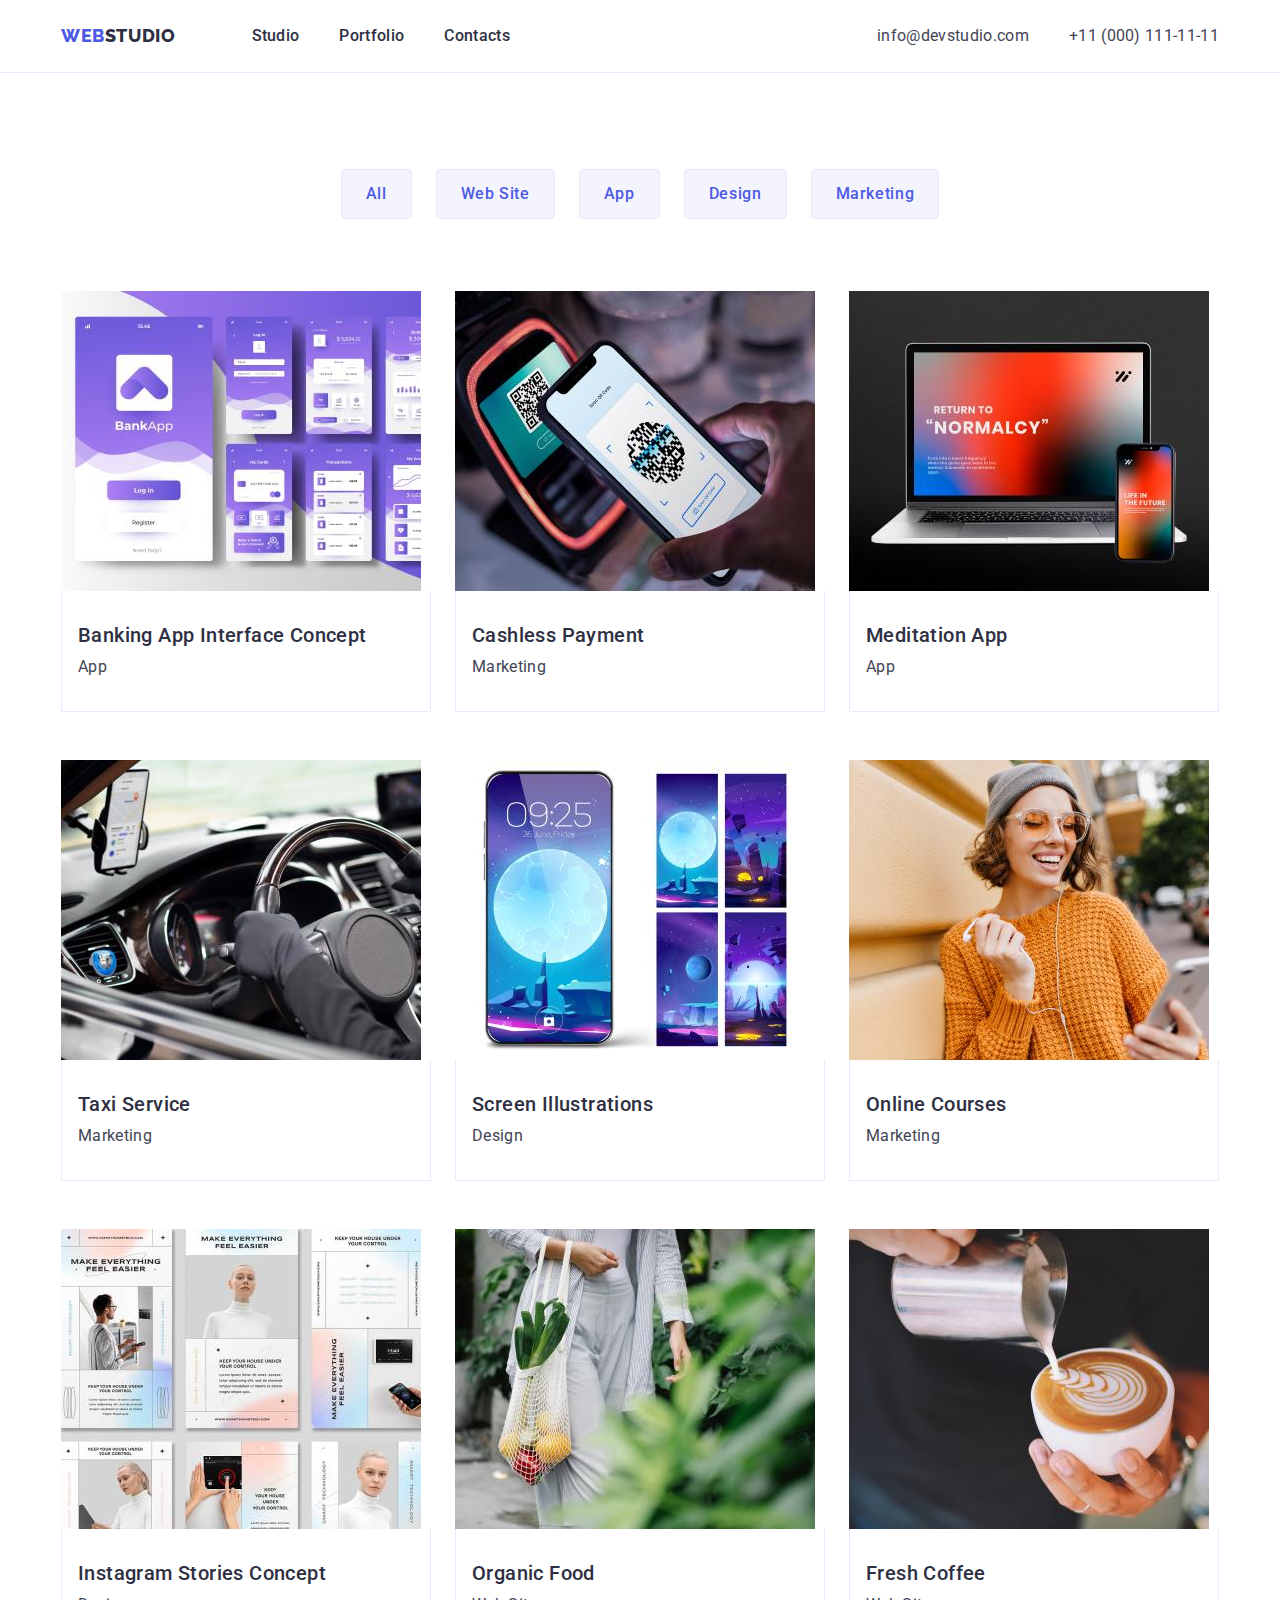
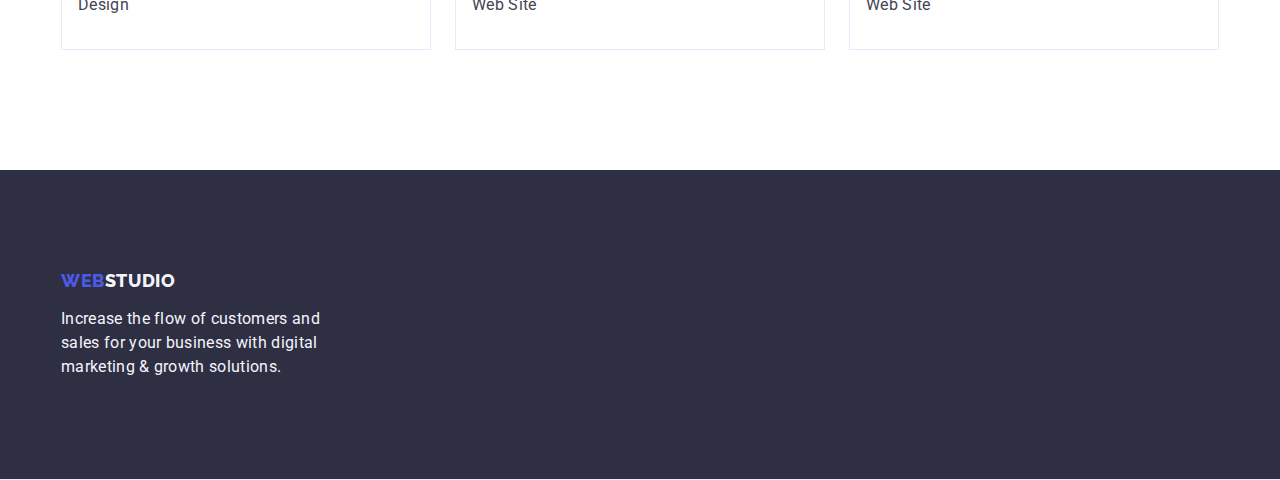
==== portfolio.html @ c8a655fc "changed" ====
<!DOCTYPE html>
<html lang="en">
  <head>
    <meta charset="utf-8" />
    <title>Studio</title>
    <link rel="preconnect" href="https://fonts.googleapis.com" />
    <link rel="preconnect" href="https://fonts.gstatic.com" crossorigin />
    <link
      href="https://fonts.googleapis.com/css2?family=Raleway:wght@800&family=Roboto:wght@400;500;700;900&display=swap"
      rel="stylesheet"
    />
    <link
      rel="stylesheet"
      href="https://cdnjs.cloudflare.com/ajax/libs/modern-normalize/2.0.0/modern-normalize.min.css"
      integrity="sha512-4xo8blKMVCiXpTaLzQSLSw3KFOVPWhm/TRtuPVc4WG6kUgjH6J03IBuG7JZPkcWMxJ5huwaBpOpnwYElP/m6wg=="
      crossorigin="anonymous"
      referrerpolicy="no-referrer"
    />
    <link rel="stylesheet" href="./css/styles.css" />
  </head>
  <body>
    <header class="page-header">
      <div class="header-container container">
        <nav class="page-nav">
          <a href="./index.html" class="link-logo link">
            Web<span class="logo-web">Studio</span>
          </a>
          <ul class="page-nav-list list">
            <li>
              <a class="link-top link" href="./index.html">Studio</a>
            </li>
            <li>
              <a class="link-top link" href="./portfolio.html">Portfolio</a>
            </li>
            <li>
              <a class="link-top link" href="">Contacts</a>
            </li>
          </ul>
        </nav>
        <address>
          <ul class="link-contact list">
            <li>
              <a class="contact link" href="mailto:info@devstudio.com"
                >info@devstudio.com</a
              >
            </li>
            <li>
              <a class="contact link" href="tel:+110001111111"
                >+11 (000) 111-11-11</a
              >
            </li>
          </ul>
        </address>
      </div>
    </header>
    <main>
      <!--section filters-->
      <section class="section portfolio-filters">
        <div class="container">
          <h1 class="visually-hidden">Futures</h1>
          <ul class="portfolio-but list">
            <li>
              <button class="filter" type="button">All</button>
            </li>
            <li>
              <button class="filter" type="button">Web Site</button>
            </li>
            <li>
              <button class="filter" type="button">App</button>
            </li>
            <li>
              <button class="filter" type="button">Design</button>
            </li>
            <li>
              <button class="filter" type="button">Marketing</button>
            </li>
          </ul>
          <ul class="cards list">
            <li class="portfolio-card">
              <a href="" class="link">
                <img
                  src="./images/bank_app.jpg"
                  alt="Banking App"
                  width="360"
                  height="300"
                />
                <div class="portfolio-text">
                  <h2 class="cards-heading">Banking App Interface Concept</h2>
                  <p class="paragraph">App</p>
                </div>
              </a>
            </li>
            <li class="portfolio-card">
              <a href="" class="link">
                <img
                  src="./images/cashless.jpg"
                  alt="Cashless Payment"
                  width="360"
                  height="300"
                />
                <div class="portfolio-text">
                  <h2 class="cards-heading">Cashless Payment</h2>
                  <p class="paragraph">Marketing</p>
                </div>
              </a>
            </li>
            <li class="portfolio-card">
              <a href="" class="link">
                <img
                  src="./images/meditation.jpg"
                  alt="Meditation App"
                  width="360"
                  height="300"
                />
                <div class="portfolio-text">
                  <h2 class="cards-heading">Meditation App</h2>
                  <p class="paragraph">App</p>
                </div>
              </a>
            </li>
            <li class="portfolio-card">
              <a href="" class="link">
                <img
                  src="./images/taxi.jpg"
                  alt="Taxi Service"
                  width="360"
                  height="300"
                />
                <div class="portfolio-text">
                  <h2 class="cards-heading">Taxi Service</h2>
                  <p class="paragraph">Marketing</p>
                </div>
              </a>
            </li>
            <li class="portfolio-card">
              <a href="" class="link">
                <img
                  src="./images/screen_ilustr.jpg"
                  alt="Screen Illustrations"
                  width="360"
                  height="300"
                />
                <div class="portfolio-text">
                  <h2 class="cards-heading">Screen Illustrations</h2>
                  <p class="paragraph">Design</p>
                </div>
              </a>
            </li>
            <li class="portfolio-card">
              <a href="" class="link">
                <img
                  src="./images/online_courses.jpg"
                  alt="Online Courses"
                  width="360"
                  height="300"
                />
                <div class="portfolio-text">
                  <h2 class="cards-heading">Online Courses</h2>
                  <p class="paragraph">Marketing</p>
                </div>
              </a>
            </li>
            <li class="portfolio-card">
              <a href="" class="link">
                <img
                  src="./images/inst_stor_conc.jpg"
                  alt="Instagram Stories"
                  width="360"
                  height="300"
                />
                <div class="portfolio-text">
                  <h2 class="cards-heading">Instagram Stories Concept</h2>
                  <p class="paragraph">Design</p>
                </div>
              </a>
            </li>
            <li class="portfolio-card">
              <a href="" class="link">
                <img
                  src="./images/organic_food.jpg"
                  alt="Organic Food"
                  width="360"
                  height="300"
                />
                <div class="portfolio-text">
                  <h2 class="cards-heading">Organic Food</h2>
                  <p class="paragraph">Web Site</p>
                </div>
              </a>
            </li>
            <li class="portfolio-card">
              <a href="" class="link">
                <img
                  src="./images/fresh_coffee.jpg"
                  alt="Fresh Coffee"
                  width="360"
                  height="300"
                />
                <div class="portfolio-text">
                  <h2 class="cards-heading">Fresh Coffee</h2>
                  <p class="paragraph">Web Site</p>
                </div>
              </a>
            </li>
          </ul>
        </div>
      </section>
    </main>
    <footer class="basement">
      <div class="container">
        <a href="./index.html" class="link-logo link">
          Web<span class="logo-web">Studio</span>
        </a>
        <p class="basement-text">
          Increase the flow of customers and sales for your business with
          digital marketing & growth solutions.
        </p>
      </div>
    </footer>
  </body>
</html>
---- css/styles.css ----
:root {
    --navyblue: #2E2F42;
    --slate: #434455;
    --iris: #4D5AE5;
    --cloud: #F4F4FD;
    --white: #FFF;
    --ocean: #404BBF;
    --cornflower: #E7E9FC;
    --grey: rgba(46, 47, 66, 0.70);
    --lightslate: #8E8F99;
    --green: #31D0AA;
}

body {
    color: var(--slate);
    font-family: Roboto, sans-serif;
    font-size: 16px;
    font-weight: 400;
    line-height: 1.5;
    letter-spacing: 0.02em;
    background-color: var(--white);
    border-bottom: 1px solid var(--cornflower);
    margin: 0;

}

.list {
    list-style-type: none;
}

.heading-tw {
    color: var(--navyblue);
    text-align: center;
    font-size: 36px;
    font-weight: 700;
    line-height: 1.11;
    letter-spacing: 0.02em;
    text-transform: capitalize;
    margin-bottom: 72px;
}

.heading-th {
    color: var(--navyblue);
    font-size: 20px;
    font-weight: 500;
    line-height: 1.2;
    letter-spacing: 0.02em;
    margin-bottom: 8px;
}

.link {
    text-decoration: none;
}

.container {
    max-width: 1158px;
    padding: 0 15px;
    margin: 0 auto;
}

h1,
h2,
h3,
h4,
h5,
h6,
p {
    margin: 0;
}

ul,
ol {
    margin: 0;
    padding-left: 0;
}

img {
    display: block;
}

.visually-hidden {
    position: absolute;
    width: 1px;
    height: 1px;
    margin: -1px;
    border: 0;
    padding: 0;
    white-space: nowrap;
    clip-path: inset(100%);
    clip: rect(0 0 0 0);
    overflow: hidden;
}

.section {
    padding-top: 120px;
    padding-bottom: 120px;
}

/* Header section*/

.header-container {
    display: flex;
    align-items: center;
}

.page-header {
    border-bottom: 1px solid var(--cornflower)
}

.page-nav {
    display: flex;
    margin-right: auto;
    align-items: center;
}

.page-nav-list {
    display: flex;
    gap: 40px;
}

.link-contact {
    display: flex;
    gap: 40px;
}

.link-logo {
    color: var(--iris);
    font-family: Raleway, sans-serif;
    font-size: 18px;
    font-weight: 800;
    line-height: 1.17;
    letter-spacing: 0.034em;
    text-transform: uppercase;
    display: inline-flex;
    align-items: center;
    margin-right: 76px;
}

.logo-web {
    color: var(--navyblue);
    font-family: Raleway, sans-serif;
    font-size: 18px;
    font-weight: 800;
    line-height: 1.17;
    letter-spacing: 0.034em;
    text-transform: uppercase;
}

.link-top {
    display: block;
    color: var(--navyblue);
    font-weight: 500;
    font-size: 16px;
    line-height: 1.5;
    letter-spacing: 0.02em;
    padding-top: 24px;
    padding-bottom: 24px;

}

.link-top:hover,
.link-top:focus {
    color: var(--ocean);
}

.link-contact {
    font-style: normal;
}

.contact {
    display: block;
    padding-top: 24px;
    padding-bottom: 24px;
    color: var(--slate);
    font-size: 16px;
    line-height: 1.5;
    letter-spacing: 0.02em;
}

.contact:hover,
.contact:focus {
    color: var(--ocean);
}

/* STUDIO */
/* Hero section (1) */

.hero {
    background-color: var(--navyblue);
    background-image: linear-gradient(var(--grey), var(--grey)), 
        url('../images/people_office.jpg');
    background-repeat: no-repeat;
    background-size: cover;
    background-position: center;
    padding: 188px 0;
    margin: 0 auto;
    width: 1440px;
}

.hero .container {
    display: flex;
    align-items: center;
    flex-direction: column;
    gap: 48px;
}

.h-hero {
    color: var(--white);
    text-align: center;
    font-size: 56px;
    font-weight: 700;
    line-height: 1.07;
    letter-spacing: 0.02em;
    max-width: 496px
}

.button-hero {
    background-color: var(--iris);
    color: var(--white);
    font-family: "Roboto", sans-serif;
    text-align: center;
    font-size: 16px;
    font-weight: 500;
    line-height: 1.5;
    letter-spacing: 0.04em;
    cursor: pointer;
    min-width: 169px;
    height: 56px;
    border: none;
    border-radius: 4px;
    padding: 16px 32px;
}

.button-hero:hover,
.button-hero:focus {
    background-color: var(--ocean);
}

/* Future Studio Section (2)*/
.futures-list {
    display: flex;
    justify-content: space-between;
    gap: 24px;
}

.futures-item {
    display: flex;
    width: 264px;
    flex-direction: column;
    align-items: flex-start;
    gap: 8px;
}
.future-icons {
    display: flex;
    background: var(--cloud);
    border-radius: 4px;
    padding: 24px 100px;
}
.futures-icons {
    display: flex;
    gap: 24px;
    justify-content: space-around;
    margin-bottom: 8px;
}
.futures-icons-list {
    display: flex;
    padding: 24px 100px;
    border-radius: 4px;
    background-color: var(--cloud);
}

/* Doing section (3)*/

.doing-item {
    width: calc((100% - 48px) / 3);
}

.doing-container {
    display: flex;
    gap: 24px;
}

/* Team section (4) */
.team {
    background-color: var(--cloud);
}

.team-list {
    display: flex;
    gap: 24px;

}

.worker {
    width: calc((100% - 72px) / 4);
    border-radius: 0px 0px 4px 4px;
    background-color: var(--white);
    box-shadow: 0px 2px 1px 0px rgba(46, 47, 66, 0.08), 0px 1px 1px 0px rgba(46, 47, 66, 0.16), 0px 1px 6px 0px rgba(46, 47, 66, 0.08);
}

.worker-card {
    padding: 32px 0;
}

.worker-card .heading-th {
    text-align: center;
    margin-bottom: 8px;
}

.worker-card .paragraph {
    text-align: center;
}

.paragraph {
    color: var(--slate);
    font-size: 16px;
    line-height: 1.5;
    letter-spacing: 0.02em;
}

.worker-sotial-list {
    display: flex;
    justify-content: center;
    align-items: center;
    gap: 24px;
    margin-top: 8px;
}

.worker-sotial { 
    display: flex;
    width: 40px;
    height: 40px;
    border-radius: 50%;
    background: var(--iris);
    justify-content: center;
    align-items: center;
 }

.worker-sotial:hover,
.worker-sotial:focus {
    background-color: var(--green);
}
/* Customers section */

.customer-list {
    display: flex;
    justify-content: center;
    gap: 24px;
}
.customers-item {
    max-width: 168px;
    border-radius: 4px;
    border: 1px solid var(--lightslate);
}
/* PORTFOLIO */
/* Portfolio filter */

.filter {
    display: flex;
    padding: 12px 24px;
    justify-content: center;
    align-items: center;
    border-radius: 4px;
    border: 1px solid var(--cornflower);
    font-family: "Roboto", sans-serif;
    color: var(--iris);
    font-size: 16px;
    line-height: 1.5;
    letter-spacing: 0.04em;
    font-weight: 500;
    background-color: var(--cloud);
    cursor: pointer;
}

.filter:hover,
.filter:focus {
    color: var(--white);
    background-color: var(--ocean);
    border: 1px solid transparent;
}

.portfolio-but {
    display: flex;
    justify-content: center;
    gap: 24px;
    margin-bottom: 72px;
}

/* Portfolio section Cards */

.cards {
    display: flex;
    flex-wrap: wrap;
    gap: 48px 24px;
}

.cards-heading {
    color: var(--navyblue);
    font-weight: 500;
    font-size: 20px;
    line-height: 1.2;
    letter-spacing: 0.02em;
    margin-bottom: 8px;
}

.portfolio-card {
    width: calc((100% - 48px) / 3);
}

.portfolio-filters {
    padding: 96px 0 120px 0;
}

.portfolio-text {
    padding: 32px 16px;
    border: 1px solid var(--cornflower);
    border-top: none;
}

/* FOOTER */
.basement {
    background-color: var(--navyblue);
    padding: 100px 0;
}

.basement-text {
    color: var(--cloud);
    max-width: 264px;
}

.basement .logo-web {
    color: var(--cloud)
}

.basement .link-logo {
    display: inline-block;
    margin-bottom: 16px;
}

.basement .container {
    display: block;
}
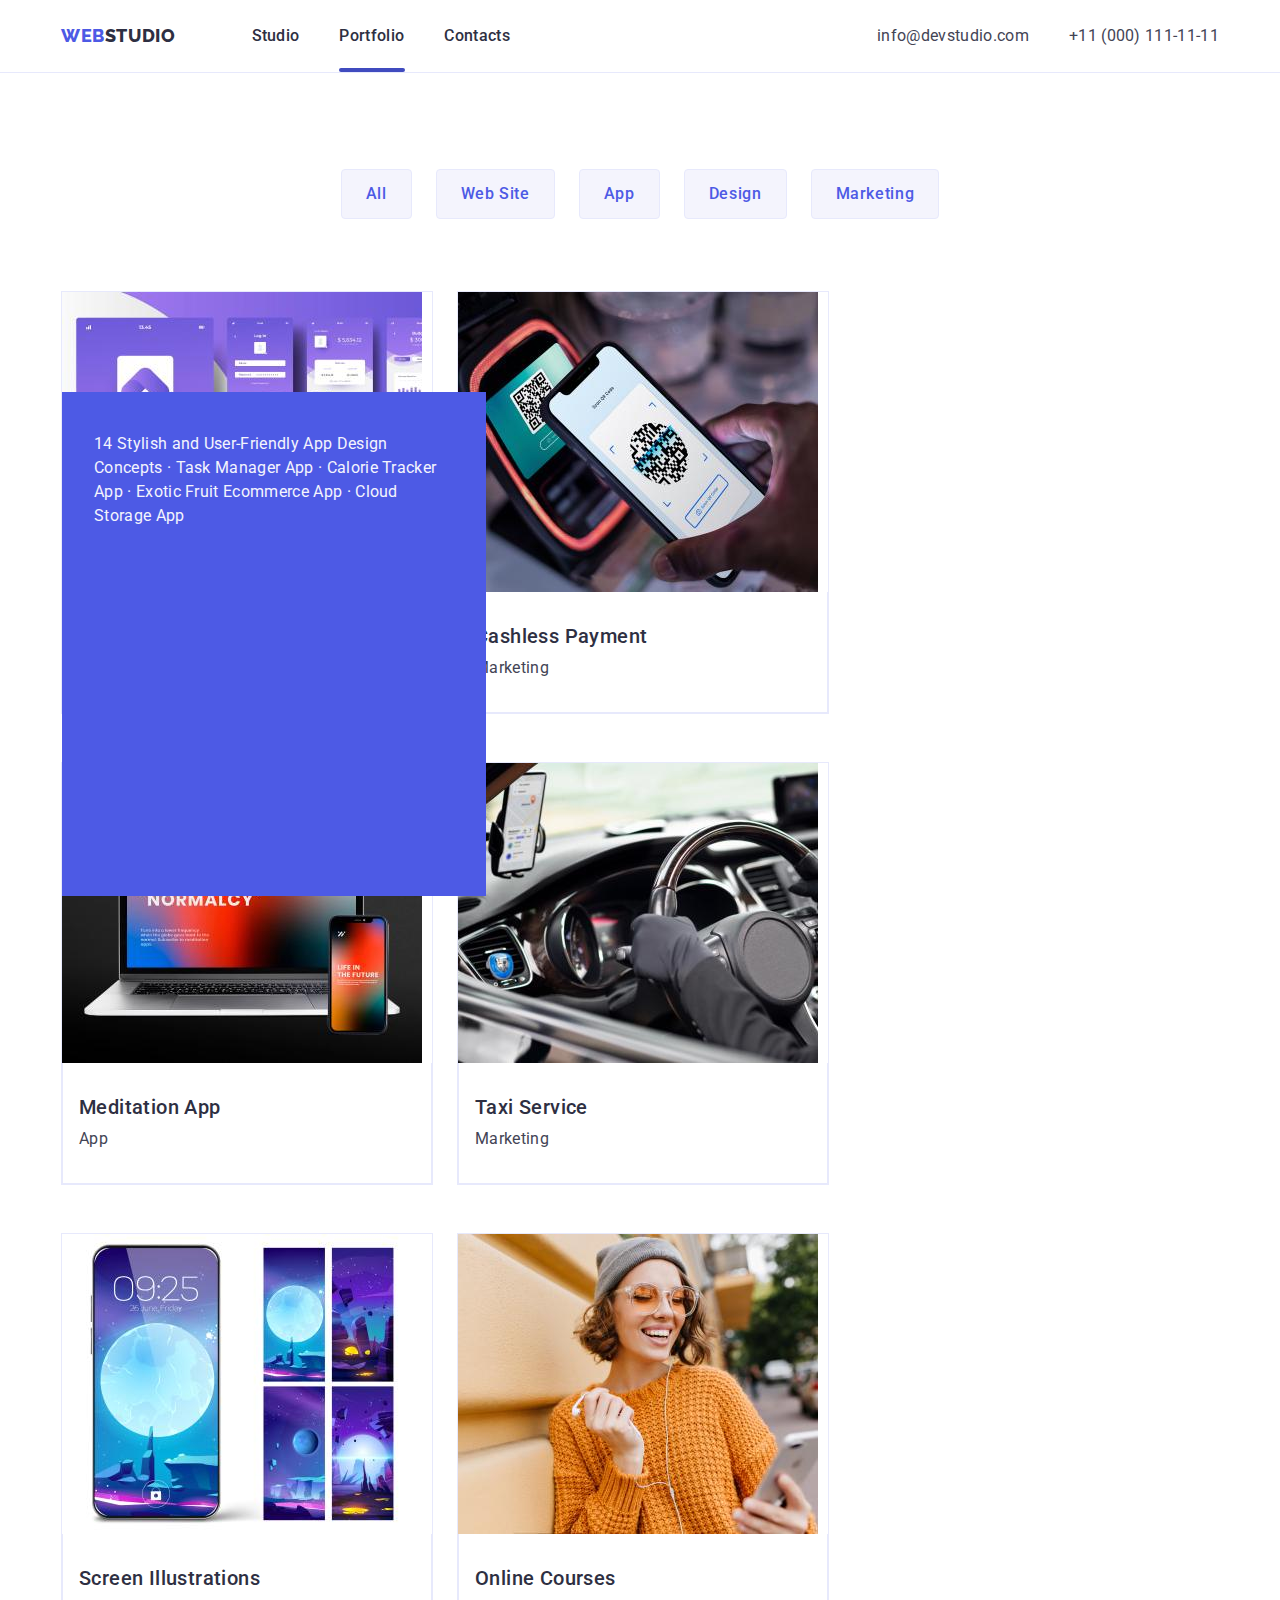
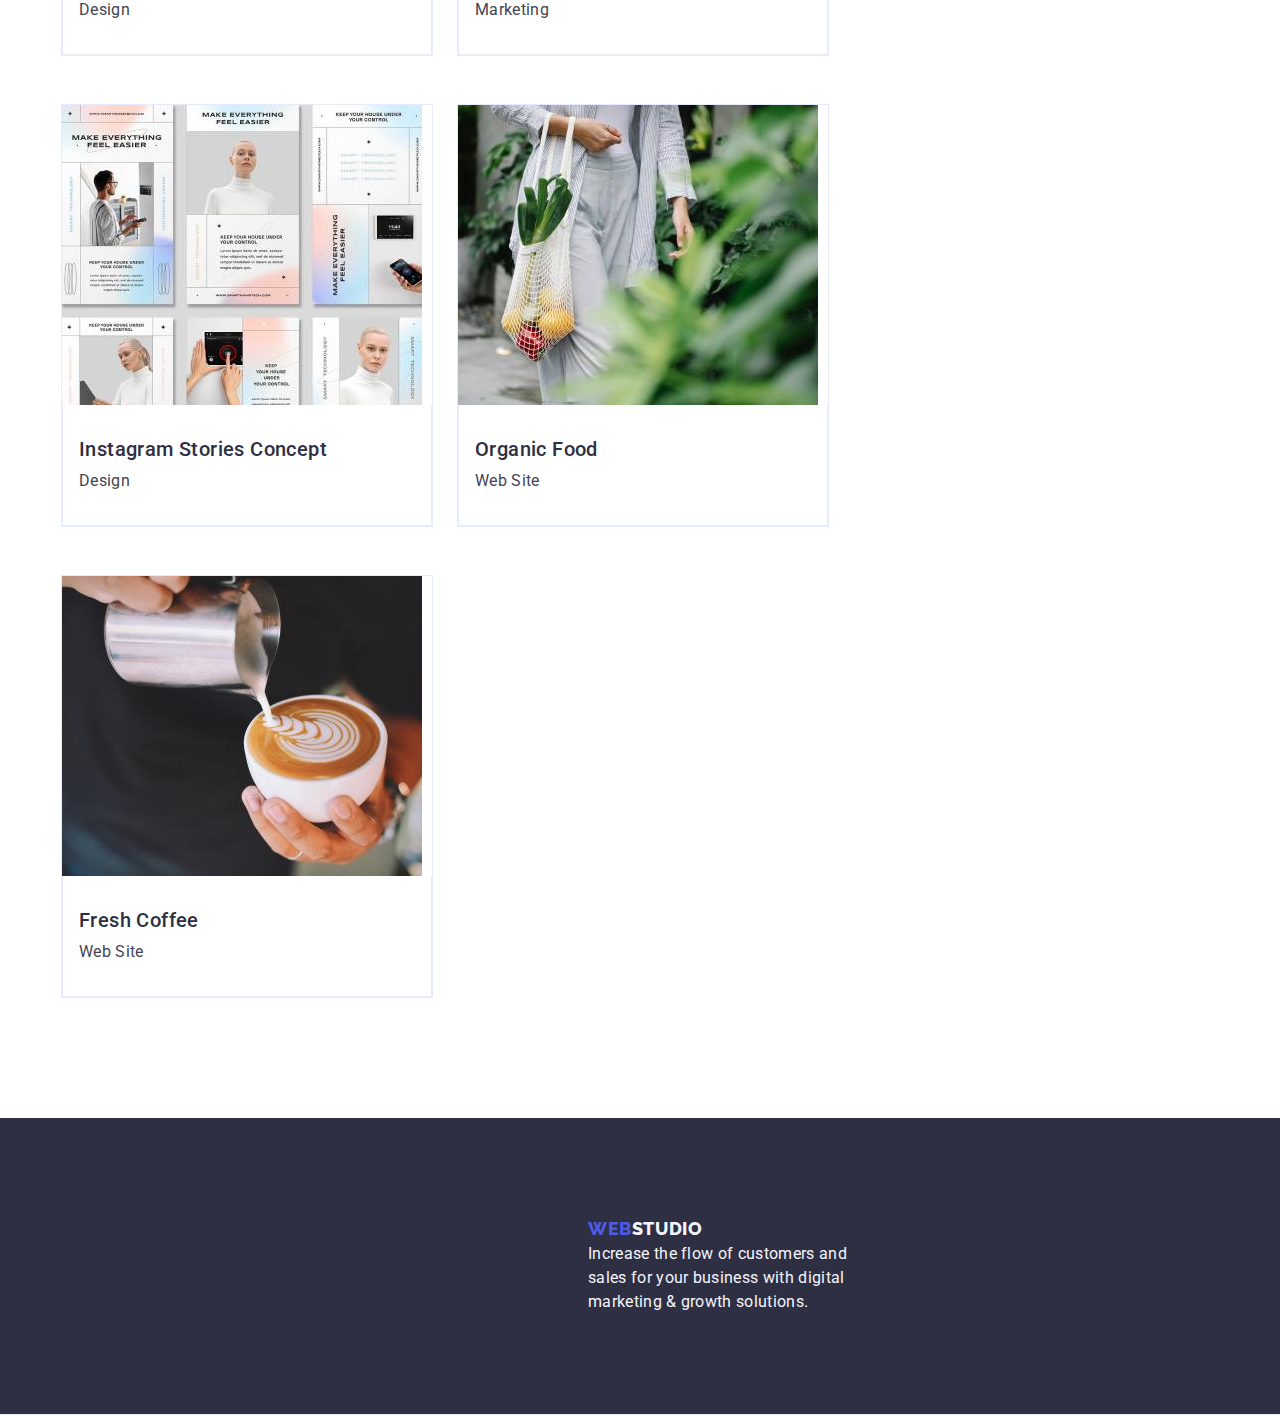
==== commit f4c72246: "work" ====
--- a/portfolio.html
+++ b/portfolio.html
@@ -26,12 +26,14 @@
             Web<span class="logo-web">Studio</span>
           </a>
           <ul class="page-nav-list list">
-            <li>
+            <li class="nav-link">
               <a class="link-top link" href="./index.html">Studio</a>
             </li>
-            <li>
-              <a class="link-top link" href="./portfolio.html">Portfolio</a>
-            </li>
+            <li class="nav-link">
+              <a class="link-top portfolio link" href="./portfolio.html"
+                >Portfolio</a
+              >
+            </li class="nav-link">
             <li>
               <a class="link-top link" href="">Contacts</a>
             </li>
@@ -77,13 +79,22 @@
           </ul>
           <ul class="cards list">
             <li class="portfolio-card">
-              <a href="" class="link">
-                <img
-                  src="./images/bank_app.jpg"
-                  alt="Banking App"
-                  width="360"
-                  height="300"
-                />
+              <div class="card-wrapper">
+                <a href="" class="link">
+                  <img
+                    src="./images/bank_app.jpg"
+                    alt="Banking App"
+                    width="360"
+                    height="300"
+                  />
+                  <div class="wrapper">
+                    <p class="wrapper-text">14 Stylish and User-Friendly 
+                      App Design Concepts · Task Manager App · 
+                      Calorie Tracker App · Exotic Fruit Ecommerce App · 
+                      Cloud Storage App
+                    </p>
+                  </div>
+                </div>
                 <div class="portfolio-text">
                   <h2 class="cards-heading">Banking App Interface Concept</h2>
                   <p class="paragraph">App</p>
--- a/css/styles.css
+++ b/css/styles.css
@@ -9,6 +9,8 @@
     --grey: rgba(46, 47, 66, 0.70);
     --lightslate: #8E8F99;
     --green: #31D0AA;
+    --navyblue-modal: rgba(46, 47, 66, 0.40);
+    --dairy: #FCFCFC;
 }
 
 body {
@@ -118,6 +120,10 @@
     gap: 40px;
 }
 
+.nav-link {
+    position: relative;
+}
+
 .link-contact {
     display: flex;
     gap: 40px;
@@ -155,12 +161,38 @@
     letter-spacing: 0.02em;
     padding-top: 24px;
     padding-bottom: 24px;
-
+    transition-property: color;
+    transition-timing-function: cubic-bezier(0.4, 0, 0.2, 1);
+    transition-duration: 250ms;
 }
 
 .link-top:hover,
 .link-top:focus {
     color: var(--ocean);
+}
+
+.studio::after {
+    position: absolute;
+    bottom: 0;
+    left: 0;
+    content: '';
+    display: block;
+    width: 48px;
+    height: 4px;
+    border-radius: 2px;
+    background-color: var(--ocean);
+}
+
+.portfolio::after {
+    position: absolute;
+    bottom: 0;
+    left: 0;
+    content: '';
+    display: block;
+    width: 66px;
+    height: 4px;
+    border-radius: 2px;
+    background-color: var(--ocean);
 }
 
 .link-contact {
@@ -175,6 +207,9 @@
     font-size: 16px;
     line-height: 1.5;
     letter-spacing: 0.02em;
+    transition-property: color;
+    transition-timing-function: cubic-bezier(0.4, 0, 0.2, 1);
+    transition-duration: 250ms;
 }
 
 .contact:hover,
@@ -194,7 +229,7 @@
     background-position: center;
     padding: 188px 0;
     margin: 0 auto;
-    width: 1440px;
+    max-width: 1440px;
 }
 
 .hero .container {
@@ -229,11 +264,78 @@
     border: none;
     border-radius: 4px;
     padding: 16px 32px;
+    transition-property: background-color;
+    transition-timing-function: cubic-bezier(0.4, 0, 0.2, 1);
 }
 
 .button-hero:hover,
 .button-hero:focus {
     background-color: var(--ocean);
+    transition-duration: 250ms;
+}
+
+.backdrop {
+    background: var(--navyblue-modal);
+    position: fixed;
+    top: 0;
+    left: 0;
+    width: 100%;
+    height: 100%;
+
+    opacity: 1;
+    visibility: visible;
+    transition: opacity 250ms ease-in-out, visibility 250ms ease-in-out;
+}
+
+.modal {
+    position: absolute;
+    top: 50%;
+    left: 50%;
+    transform: translateX(-50%) translateY(-50%);
+    width: 408px;
+    min-height: 584px;
+    border-radius: 4px;
+    background-color: var(--dairy);
+    box-shadow: 0px 2px 1px 0px rgba(0, 0, 0, 0.20), 
+        0px 1px 3px 0px rgba(0, 0, 0, 0.12), 
+        0px 1px 1px 0px rgba(0, 0, 0, 0.14);
+    transition: transform 250ms cubic-bezier(0.4, 0, 0.2, 1),
+                opacity 250ms cubic-bezier(0.4, 0, 0.2, 1);
+}
+
+.backdrop.is-hidden .modal{
+    transform: translateX(-50%) translateY(-70%);
+    opacity: 0;
+}
+
+.modal-btn {
+    display: flex;
+    justify-content: center;
+    align-items: center;
+    padding: 0;
+    width: 24px;
+    height: 24px;
+    border: #d0d2e3;
+    background-color: var(--cornflower);
+    border-radius: 50%;
+    cursor: pointer;
+    position: absolute;
+    top: 24px;
+    right: 24px;
+    transition: background-color 250ms cubic-bezier(0.4, 0, 0.2, 1), 
+                fill 250ms cubic-bezier(0.4, 0, 0.2, 1);
+}
+
+.modal-btn:hover,
+.modal-btn:focus {
+    background-color: var(--ocean);
+    fill: var(--white)
+}
+
+.backdrop.is-hidden {
+    opacity: 0;
+    pointer-events: none;
+    visibility: hidden;
 }
 
 /* Future Studio Section (2)*/
@@ -283,6 +385,8 @@
 /* Team section (4) */
 .team {
     background-color: var(--cloud);
+    max-width: 1440px;
+    margin: 0 auto;
 }
 
 .team-list {
@@ -295,11 +399,14 @@
     width: calc((100% - 72px) / 4);
     border-radius: 0px 0px 4px 4px;
     background-color: var(--white);
-    box-shadow: 0px 2px 1px 0px rgba(46, 47, 66, 0.08), 0px 1px 1px 0px rgba(46, 47, 66, 0.16), 0px 1px 6px 0px rgba(46, 47, 66, 0.08);
+    box-shadow: 0px 2px 1px 0px rgba(46, 47, 66, 0.08), 
+    0px 1px 1px 0px rgba(46, 47, 66, 0.16), 
+    0px 1px 6px 0px rgba(46, 47, 66, 0.08);
 }
 
 .worker-card {
     padding: 32px 0;
+    width: 264px;
 }
 
 .worker-card .heading-th {
@@ -334,6 +441,10 @@
     background: var(--iris);
     justify-content: center;
     align-items: center;
+    flex-shrink: 0;
+    transition-property: background-color;
+    transition-timing-function: cubic-bezier(0.4, 0, 0.2, 1);
+    transition-duration: 250ms;
  }
 
 .worker-sotial:hover,
@@ -343,12 +454,13 @@
 /* Customers section */
 
 .customer-list {
-    display: flex;
+    display: inline-flex;
     justify-content: center;
     gap: 24px;
 }
 .customers-item {
-    max-width: 168px;
+    width: calc((100% - 5*24px) / 6);
+    padding: 16px 32px;
     border-radius: 4px;
     border: 1px solid var(--lightslate);
 }
@@ -370,6 +482,9 @@
     font-weight: 500;
     background-color: var(--cloud);
     cursor: pointer;
+    transition-property: background-color, color, border;
+    transition-timing-function: cubic-bezier(0.4, 0, 0.2, 1);
+    transition-duration: 250ms;
 }
 
 .filter:hover,
@@ -377,6 +492,9 @@
     color: var(--white);
     background-color: var(--ocean);
     border: 1px solid transparent;
+    box-shadow: 0px 2px 2px 0px rgba(0, 0, 0, 0.12), 
+      0px 2px 1px 0px rgba(0, 0, 0, 0.08), 
+      0px 3px 1px 0px rgba(0, 0, 0, 0.10);
 }
 
 .portfolio-but {
@@ -405,6 +523,8 @@
 
 .portfolio-card {
     width: calc((100% - 48px) / 3);
+    border: 1px solid var(--cornflower);
+    background-color: var(--white);
 }
 
 .portfolio-filters {
@@ -417,10 +537,32 @@
     border-top: none;
 }
 
+.card-wrapper {
+    position: relative;
+}
+
+.wrapper {
+    position: absolute;
+    top: 0;
+    left: 0;
+    transform: translateY(100px);
+    background-color: var(--iris);
+    width: 360px;
+    height: 300px;
+    padding: 40px 32px 164px 32px;
+}
+
+.wrapper-text {
+    color: var(--cloud);
+}
+
 /* FOOTER */
 .basement {
+    display: flex;
     background-color: var(--navyblue);
     padding: 100px 0;
+    margin: 0 auto;
+    min-width: 1440px;
 }
 
 .basement-text {
@@ -432,11 +574,31 @@
     color: var(--cloud)
 }
 
-.basement .link-logo {
-    display: inline-block;
+.base-sotial {
+    display: flex;
+    gap: 16px;
+}
+.container-base-sotial .basement-text {
     margin-bottom: 16px;
 }
-
-.basement .container {
-    display: block;
-}+.container-base-logo > a {
+    margin-bottom: 18px;
+}
+.base-icon {
+    display: flex;
+    width: 40px;
+    height: 40px;
+    border-radius: 50%;
+    background: var(--iris);
+    justify-content: center;
+    align-items: center;
+    flex-shrink: 0;
+    transition-property: background-color;
+    transition-timing-function: cubic-bezier(0.4, 0, 0.2, 1);
+    transition-duration: 250ms;
+}
+        
+.base-icon:hover,
+.base-icon:focus {
+    background-color: var(--green);
+}
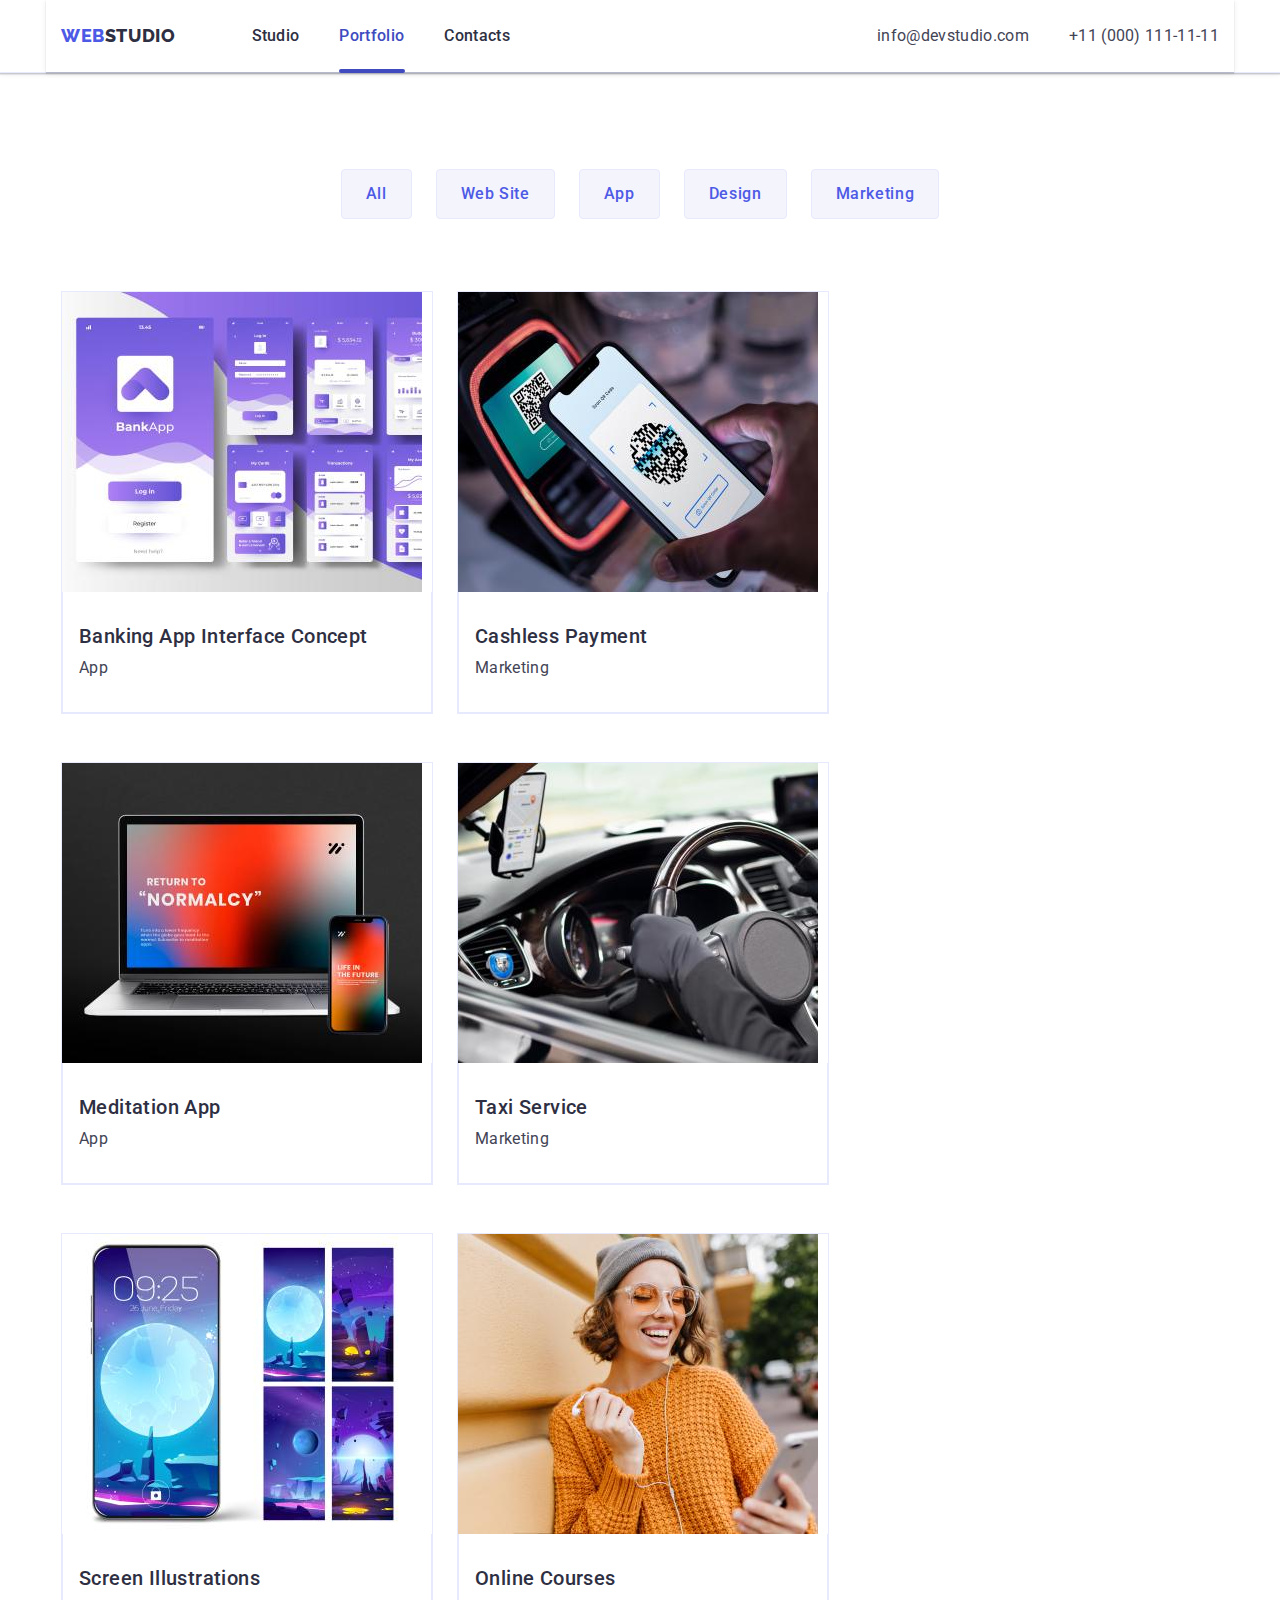
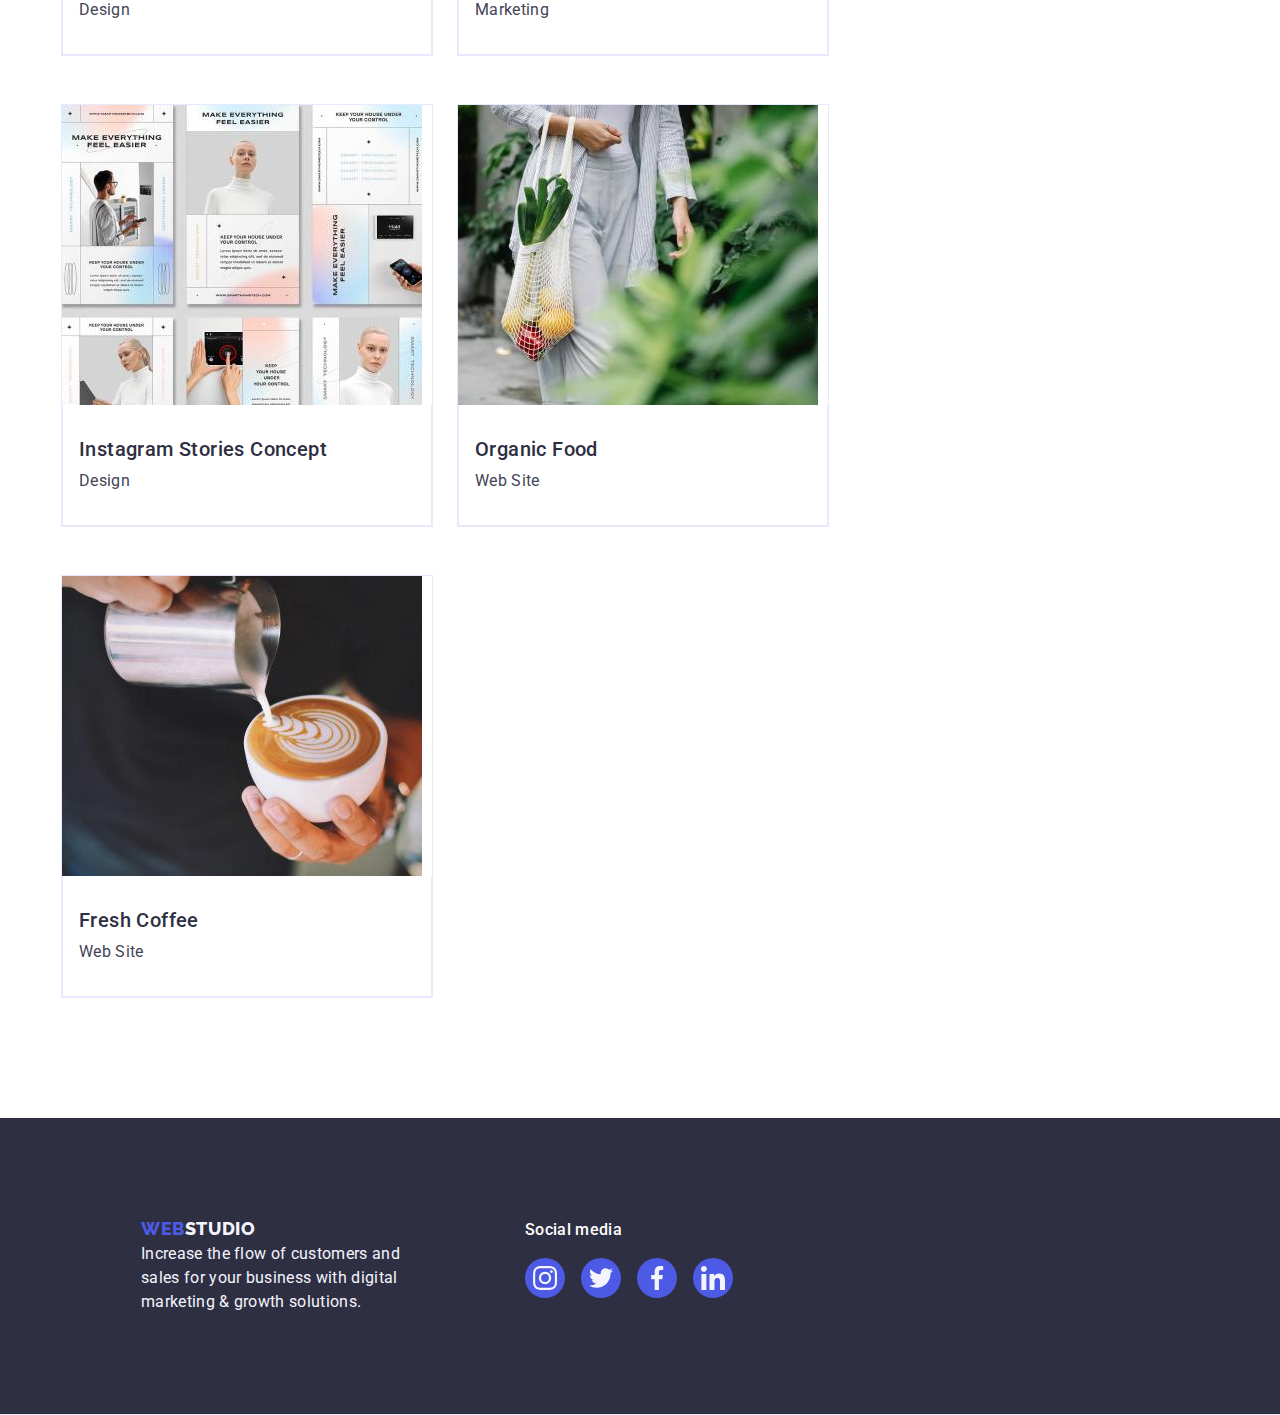
==== commit cd9c49b9: "fixed" ====
--- a/portfolio.html
+++ b/portfolio.html
@@ -33,8 +33,8 @@
               <a class="link-top portfolio link" href="./portfolio.html"
                 >Portfolio</a
               >
-            </li class="nav-link">
-            <li>
+            </li>
+            <li class="nav-link">
               <a class="link-top link" href="">Contacts</a>
             </li>
           </ul>
@@ -79,21 +79,19 @@
           </ul>
           <ul class="cards list">
             <li class="portfolio-card">
-              <div class="card-wrapper">
-                <a href="" class="link">
+              <a href="" class="link card-link">
+                <div class="card-wrapper">
                   <img
                     src="./images/bank_app.jpg"
                     alt="Banking App"
                     width="360"
                     height="300"
                   />
-                  <div class="wrapper">
-                    <p class="wrapper-text">14 Stylish and User-Friendly 
-                      App Design Concepts · Task Manager App · 
-                      Calorie Tracker App · Exotic Fruit Ecommerce App · 
-                      Cloud Storage App
-                    </p>
-                  </div>
+                  <p class="wrapper-text">
+                    14 Stylish and User-Friendly App Design Concepts · Task
+                    Manager App · Calorie Tracker App · Exotic Fruit Ecommerce
+                    App · Cloud Storage App
+                  </p>
                 </div>
                 <div class="portfolio-text">
                   <h2 class="cards-heading">Banking App Interface Concept</h2>
@@ -102,13 +100,20 @@
               </a>
             </li>
             <li class="portfolio-card">
-              <a href="" class="link">
-                <img
-                  src="./images/cashless.jpg"
-                  alt="Cashless Payment"
-                  width="360"
-                  height="300"
-                />
+              <a href="" class="link card-link">
+                <div class="card-wrapper">
+                  <img
+                    src="./images/cashless.jpg"
+                    alt="Cashless Payment"
+                    width="360"
+                    height="300"
+                  />
+                  <p class="wrapper-text">
+                    14 Stylish and User-Friendly App Design Concepts · Task
+                    Manager App · Calorie Tracker App · Exotic Fruit Ecommerce
+                    App · Cloud Storage App
+                  </p>
+                </div>
                 <div class="portfolio-text">
                   <h2 class="cards-heading">Cashless Payment</h2>
                   <p class="paragraph">Marketing</p>
@@ -116,13 +121,20 @@
               </a>
             </li>
             <li class="portfolio-card">
-              <a href="" class="link">
-                <img
-                  src="./images/meditation.jpg"
-                  alt="Meditation App"
-                  width="360"
-                  height="300"
-                />
+              <a href="" class="link card-link">
+                <div class="card-wrapper">
+                  <img
+                    src="./images/meditation.jpg"
+                    alt="Meditation App"
+                    width="360"
+                    height="300"
+                  />
+                  <p class="wrapper-text">
+                    14 Stylish and User-Friendly App Design Concepts · Task
+                    Manager App · Calorie Tracker App · Exotic Fruit Ecommerce
+                    App · Cloud Storage App
+                  </p>
+                </div>
                 <div class="portfolio-text">
                   <h2 class="cards-heading">Meditation App</h2>
                   <p class="paragraph">App</p>
@@ -130,13 +142,20 @@
               </a>
             </li>
             <li class="portfolio-card">
-              <a href="" class="link">
-                <img
-                  src="./images/taxi.jpg"
-                  alt="Taxi Service"
-                  width="360"
-                  height="300"
-                />
+              <a href="" class="link card-link">
+                <div class="card-wrapper">
+                  <img
+                    src="./images/taxi.jpg"
+                    alt="Taxi Service"
+                    width="360"
+                    height="300"
+                  />
+                  <p class="wrapper-text">
+                    14 Stylish and User-Friendly App Design Concepts · Task
+                    Manager App · Calorie Tracker App · Exotic Fruit Ecommerce
+                    App · Cloud Storage App
+                  </p>
+                </div>
                 <div class="portfolio-text">
                   <h2 class="cards-heading">Taxi Service</h2>
                   <p class="paragraph">Marketing</p>
@@ -144,13 +163,20 @@
               </a>
             </li>
             <li class="portfolio-card">
-              <a href="" class="link">
-                <img
-                  src="./images/screen_ilustr.jpg"
-                  alt="Screen Illustrations"
-                  width="360"
-                  height="300"
-                />
+              <a href="" class="link card-link">
+                <div class="card-wrapper">
+                  <img
+                    src="./images/screen_ilustr.jpg"
+                    alt="Screen Illustrations"
+                    width="360"
+                    height="300"
+                  />
+                  <p class="wrapper-text">
+                    14 Stylish and User-Friendly App Design Concepts · Task
+                    Manager App · Calorie Tracker App · Exotic Fruit Ecommerce
+                    App · Cloud Storage App
+                  </p>
+                </div>
                 <div class="portfolio-text">
                   <h2 class="cards-heading">Screen Illustrations</h2>
                   <p class="paragraph">Design</p>
@@ -158,13 +184,20 @@
               </a>
             </li>
             <li class="portfolio-card">
-              <a href="" class="link">
-                <img
-                  src="./images/online_courses.jpg"
-                  alt="Online Courses"
-                  width="360"
-                  height="300"
-                />
+              <a href="" class="link card-link">
+                <div class="card-wrapper">
+                  <img
+                    src="./images/online_courses.jpg"
+                    alt="Online Courses"
+                    width="360"
+                    height="300"
+                  />
+                  <p class="wrapper-text">
+                    14 Stylish and User-Friendly App Design Concepts · Task
+                    Manager App · Calorie Tracker App · Exotic Fruit Ecommerce
+                    App · Cloud Storage App
+                  </p>
+                </div>
                 <div class="portfolio-text">
                   <h2 class="cards-heading">Online Courses</h2>
                   <p class="paragraph">Marketing</p>
@@ -172,13 +205,20 @@
               </a>
             </li>
             <li class="portfolio-card">
-              <a href="" class="link">
-                <img
-                  src="./images/inst_stor_conc.jpg"
-                  alt="Instagram Stories"
-                  width="360"
-                  height="300"
-                />
+              <a href="" class="link card-link">
+                <div class="card-wrapper">
+                  <img
+                    src="./images/inst_stor_conc.jpg"
+                    alt="Instagram Stories"
+                    width="360"
+                    height="300"
+                  />
+                  <p class="wrapper-text">
+                    14 Stylish and User-Friendly App Design Concepts · Task
+                    Manager App · Calorie Tracker App · Exotic Fruit Ecommerce
+                    App · Cloud Storage App
+                  </p>
+                </div>
                 <div class="portfolio-text">
                   <h2 class="cards-heading">Instagram Stories Concept</h2>
                   <p class="paragraph">Design</p>
@@ -186,13 +226,20 @@
               </a>
             </li>
             <li class="portfolio-card">
-              <a href="" class="link">
-                <img
-                  src="./images/organic_food.jpg"
-                  alt="Organic Food"
-                  width="360"
-                  height="300"
-                />
+              <a href="" class="link card-link">
+                <div class="card-wrapper">
+                  <img
+                    src="./images/organic_food.jpg"
+                    alt="Organic Food"
+                    width="360"
+                    height="300"
+                  />
+                  <p class="wrapper-text">
+                    14 Stylish and User-Friendly App Design Concepts · Task
+                    Manager App · Calorie Tracker App · Exotic Fruit Ecommerce
+                    App · Cloud Storage App
+                  </p>
+                </div>
                 <div class="portfolio-text">
                   <h2 class="cards-heading">Organic Food</h2>
                   <p class="paragraph">Web Site</p>
@@ -200,13 +247,20 @@
               </a>
             </li>
             <li class="portfolio-card">
-              <a href="" class="link">
-                <img
-                  src="./images/fresh_coffee.jpg"
-                  alt="Fresh Coffee"
-                  width="360"
-                  height="300"
-                />
+              <a href="" class="link card-link">
+                <div class="card-wrapper">
+                  <img
+                    src="./images/fresh_coffee.jpg"
+                    alt="Fresh Coffee"
+                    width="360"
+                    height="300"
+                  />
+                  <p class="wrapper-text">
+                    14 Stylish and User-Friendly App Design Concepts · Task
+                    Manager App · Calorie Tracker App · Exotic Fruit Ecommerce
+                    App · Cloud Storage App
+                  </p>
+                </div>
                 <div class="portfolio-text">
                   <h2 class="cards-heading">Fresh Coffee</h2>
                   <p class="paragraph">Web Site</p>
@@ -218,14 +272,49 @@
       </section>
     </main>
     <footer class="basement">
-      <div class="container">
-        <a href="./index.html" class="link-logo link">
-          Web<span class="logo-web">Studio</span>
-        </a>
-        <p class="basement-text">
-          Increase the flow of customers and sales for your business with
-          digital marketing & growth solutions.
-        </p>
+      <div class="basement-cont container">
+        <div class="container-base-logo">
+          <a href="./index.html" class="link-logo link">
+            Web<span class="logo-web">Studio</span>
+          </a>
+          <p class="basement-text">
+            Increase the flow of customers and sales for your business with
+            digital marketing & growth solutions.
+          </p>
+        </div>
+        <div class="container-base-sotial">
+          <p class="basement-text-icons">Social media</p>
+          <ul class="base-sotial list">
+            <li class="base-icon">
+              <a href="" class="base-icon-link">
+                <svg class="sotial-icon" width="24" height="24">
+                  <use href="./images/icons.svg#icon-instagram"></use>
+                </svg>
+              </a>
+            </li>
+            <li class="base-icon">
+              <a href="" class="base-icon-link">
+                <svg class="sotial-icon" width="24" height="24">
+                  <use href="./images/icons.svg#icon-twitter"></use>
+                </svg>
+              </a>
+            </li>
+            <li class="base-icon">
+              <a href="" class="base-icon-link">
+                <svg class="sotial-icon" width="24" height="24">
+                  <use href="./images/icons.svg#icon-facebook"></use>
+                </svg>
+              </a>
+            </li>
+            <li class="base-icon">
+              <a href="" class="base-icon-link">
+                <svg class="sotial-icon" width="24" height="24">
+                  <use href="./images/icons.svg#icon-linkedin"></use>
+                </svg>
+              </a>
+            </li>
+          </ul>
+        </div>
       </div>
     </footer>
   </body>
--- a/css/styles.css
+++ b/css/styles.css
@@ -103,10 +103,16 @@
 .header-container {
     display: flex;
     align-items: center;
+    box-shadow: 0px 2px 1px rgba(46, 47, 66, 0.08), 
+                0px 1px 1px rgba(46, 47, 66, 0.16), 
+                0px 1px 6px rgba(46, 47, 66, 0.08);
 }
 
 .page-header {
-    border-bottom: 1px solid var(--cornflower)
+    border-bottom: 1px solid var(--cornflower);
+    box-shadow: 0px 2px 1px rgba(46, 47, 66, 0.08),
+            0px 1px 1px rgba(46, 47, 66, 0.16),
+            0px 1px 6px rgba(46, 47, 66, 0.08);
 }
 
 .page-nav {
@@ -116,6 +122,7 @@
 }
 
 .page-nav-list {
+    position: relative;
     display: flex;
     gap: 40px;
 }
@@ -168,6 +175,11 @@
 
 .link-top:hover,
 .link-top:focus {
+    color: var(--ocean);
+}
+
+.studio {
+    position: relative;
     color: var(--ocean);
 }
 
@@ -181,6 +193,12 @@
     height: 4px;
     border-radius: 2px;
     background-color: var(--ocean);
+    bottom: -1px;
+}
+
+.portfolio {
+    position: relative;
+    color: var(--ocean);
 }
 
 .portfolio::after {
@@ -193,6 +211,7 @@
     height: 4px;
     border-radius: 2px;
     background-color: var(--ocean);
+    bottom: -1px;
 }
 
 .link-contact {
@@ -264,14 +283,12 @@
     border: none;
     border-radius: 4px;
     padding: 16px 32px;
-    transition-property: background-color;
-    transition-timing-function: cubic-bezier(0.4, 0, 0.2, 1);
+    transition: background-color 250ms cubic-bezier(0.4, 0, 0.2, 1);
 }
 
 .button-hero:hover,
 .button-hero:focus {
     background-color: var(--ocean);
-    transition-duration: 250ms;
 }
 
 .backdrop {
@@ -315,7 +332,7 @@
     padding: 0;
     width: 24px;
     height: 24px;
-    border: #d0d2e3;
+    border: 1px solid rgba(0, 0, 0, 0.1);
     background-color: var(--cornflower);
     border-radius: 50%;
     cursor: pointer;
@@ -323,13 +340,23 @@
     top: 24px;
     right: 24px;
     transition: background-color 250ms cubic-bezier(0.4, 0, 0.2, 1), 
-                fill 250ms cubic-bezier(0.4, 0, 0.2, 1);
+                border 250ms cubic-bezier(0.4, 0, 0.2, 1);
 }
 
 .modal-btn:hover,
 .modal-btn:focus {
     background-color: var(--ocean);
-    fill: var(--white)
+    fill: var(--white);
+    border: none;
+}
+
+.modal-btn-icon {
+    transition: fill 250ms cubic-bezier(0.4, 0, 0.2, 1)
+}
+
+.modal-btn-icon:hover,
+.modal-btn-icon:focus {
+    fill: var(--white);
 }
 
 .backdrop.is-hidden {
@@ -352,24 +379,17 @@
     align-items: flex-start;
     gap: 8px;
 }
-.future-icons {
-    display: flex;
-    background: var(--cloud);
+
+.futures-icons {
+    display: flex;
+    align-items: center;
+    justify-content: center;
+    height: 112px;
+    background-color: var(--cloud);
     border-radius: 4px;
-    padding: 24px 100px;
-}
-.futures-icons {
-    display: flex;
-    gap: 24px;
-    justify-content: space-around;
     margin-bottom: 8px;
 }
-.futures-icons-list {
-    display: flex;
-    padding: 24px 100px;
-    border-radius: 4px;
-    background-color: var(--cloud);
-}
+
 
 /* Doing section (3)*/
 
@@ -437,33 +457,53 @@
     display: flex;
     width: 40px;
     height: 40px;
+ }
+
+.sotial-link {
+    width: 100%;
+    height: 100%;
+    background-color: var(--iris);
     border-radius: 50%;
-    background: var(--iris);
-    justify-content: center;
-    align-items: center;
-    flex-shrink: 0;
-    transition-property: background-color;
-    transition-timing-function: cubic-bezier(0.4, 0, 0.2, 1);
-    transition-duration: 250ms;
- }
-
-.worker-sotial:hover,
-.worker-sotial:focus {
+    display: flex;
+    justify-content: center;
+    align-items: center;
+    transition: background-color 250ms cubic-bezier(0.4, 0, 0.2, 1);
+}
+
+.sotial-link:hover,
+.sotial-link:focus {
     background-color: var(--green);
 }
 /* Customers section */
 
 .customer-list {
-    display: inline-flex;
+    display: flex;
     justify-content: center;
     gap: 24px;
 }
 .customers-item {
     width: calc((100% - 5*24px) / 6);
+    height: 88px;
     padding: 16px 32px;
+}
+
+.customer-link {
+    width: 100%;
+    height: 100%;
+    border: 1px solid var(--lightslate);
     border-radius: 4px;
-    border: 1px solid var(--lightslate);
-}
+    display: flex;
+    align-items: center;
+    justify-content: center;
+    color: var(--lightslate);
+}
+
+.customer-link:hover,
+.customer-link:focus {
+    border-color: var(--ocean);
+    color: var(--ocean);
+}
+
 /* PORTFOLIO */
 /* Portfolio filter */
 
@@ -482,9 +522,10 @@
     font-weight: 500;
     background-color: var(--cloud);
     cursor: pointer;
-    transition-property: background-color, color, border;
-    transition-timing-function: cubic-bezier(0.4, 0, 0.2, 1);
-    transition-duration: 250ms;
+    transition: color 250ms cubic-bezier(0.4, 0, 0.2, 1),
+                background-color 250ms cubic-bezier(0.4, 0, 0.2, 1),
+                border-color 250ms cubic-bezier(0.4, 0, 0.2, 1),
+                box-shadow 250ms cubic-bezier(0.4, 0, 0.2, 1);
 }
 
 .filter:hover,
@@ -537,34 +578,54 @@
     border-top: none;
 }
 
+.card-link {
+    display: block;
+    transition: box-shadow 250ms cubic-bezier(0.4, 0, 0.2, 1);
+}
+
+
+
 .card-wrapper {
     position: relative;
-}
-
-.wrapper {
+    overflow: hidden;
+}
+
+.wrapper-text {
     position: absolute;
     top: 0;
-    left: 0;
-    transform: translateY(100px);
+    font-size: 16px;
+    line-height: 1.5;
+    letter-spacing: 0.02em;
+    color: var(--cloud);
+    padding: 40px 32px;
     background-color: var(--iris);
-    width: 360px;
-    height: 300px;
-    padding: 40px 32px 164px 32px;
-}
-
-.wrapper-text {
-    color: var(--cloud);
+    width: 100%;
+    height: 100%;
+    transform: translateY(100%);
+    transition: transform 250ms cubic-bezier(0.4, 0, 0.2, 1);
+}
+
+.card-link:hover .wrapper-text,
+.card-link:focus .wrapper-text {
+    box-shadow: 0px 1px 6px rgba(46, 47, 66, 0.08),
+        0px 1px 1px rgba(46, 47, 66, 0.16),
+        0px 2px 1px rgba(46, 47, 66, 0.08);
+    transform: translateY(0%);
 }
 
 /* FOOTER */
 .basement {
-    display: flex;
     background-color: var(--navyblue);
     padding: 100px 0;
     margin: 0 auto;
     min-width: 1440px;
 }
 
+.basement-cont {
+    display: flex;
+    align-items: baseline;
+}
+
 .basement-text {
     color: var(--cloud);
     max-width: 264px;
@@ -574,31 +635,44 @@
     color: var(--cloud)
 }
 
+.basement-text-icons {
+    font-weight: 500;
+    font-size: 16px;
+    line-height: 1.5;
+    letter-spacing: 0.02em;
+    color: var(--white);
+    margin-bottom: 16px;
+}
+
 .base-sotial {
     display: flex;
     gap: 16px;
 }
-.container-base-sotial .basement-text {
-    margin-bottom: 16px;
-}
-.container-base-logo > a {
-    margin-bottom: 18px;
+
+.container-base-logo {
+    margin-right: 120px;
 }
 .base-icon {
-    display: flex;
     width: 40px;
     height: 40px;
+}
+
+.base-icon-link {
+    width: 100%;
+    height: 100%;
+    background-color: var(--iris);
     border-radius: 50%;
-    background: var(--iris);
-    justify-content: center;
-    align-items: center;
-    flex-shrink: 0;
-    transition-property: background-color;
-    transition-timing-function: cubic-bezier(0.4, 0, 0.2, 1);
-    transition-duration: 250ms;
+    display: flex;
+    align-items: center;
+    justify-content: center;
+    transition: background-color 250ms cubic-bezier(0.4, 0, 0.2, 1);
 }
         
-.base-icon:hover,
-.base-icon:focus {
+.base-icon-link:hover,
+.base-icon-link:focus {
     background-color: var(--green);
 }
+
+.sotial-icon {
+    fill: var(--cloud)
+}
